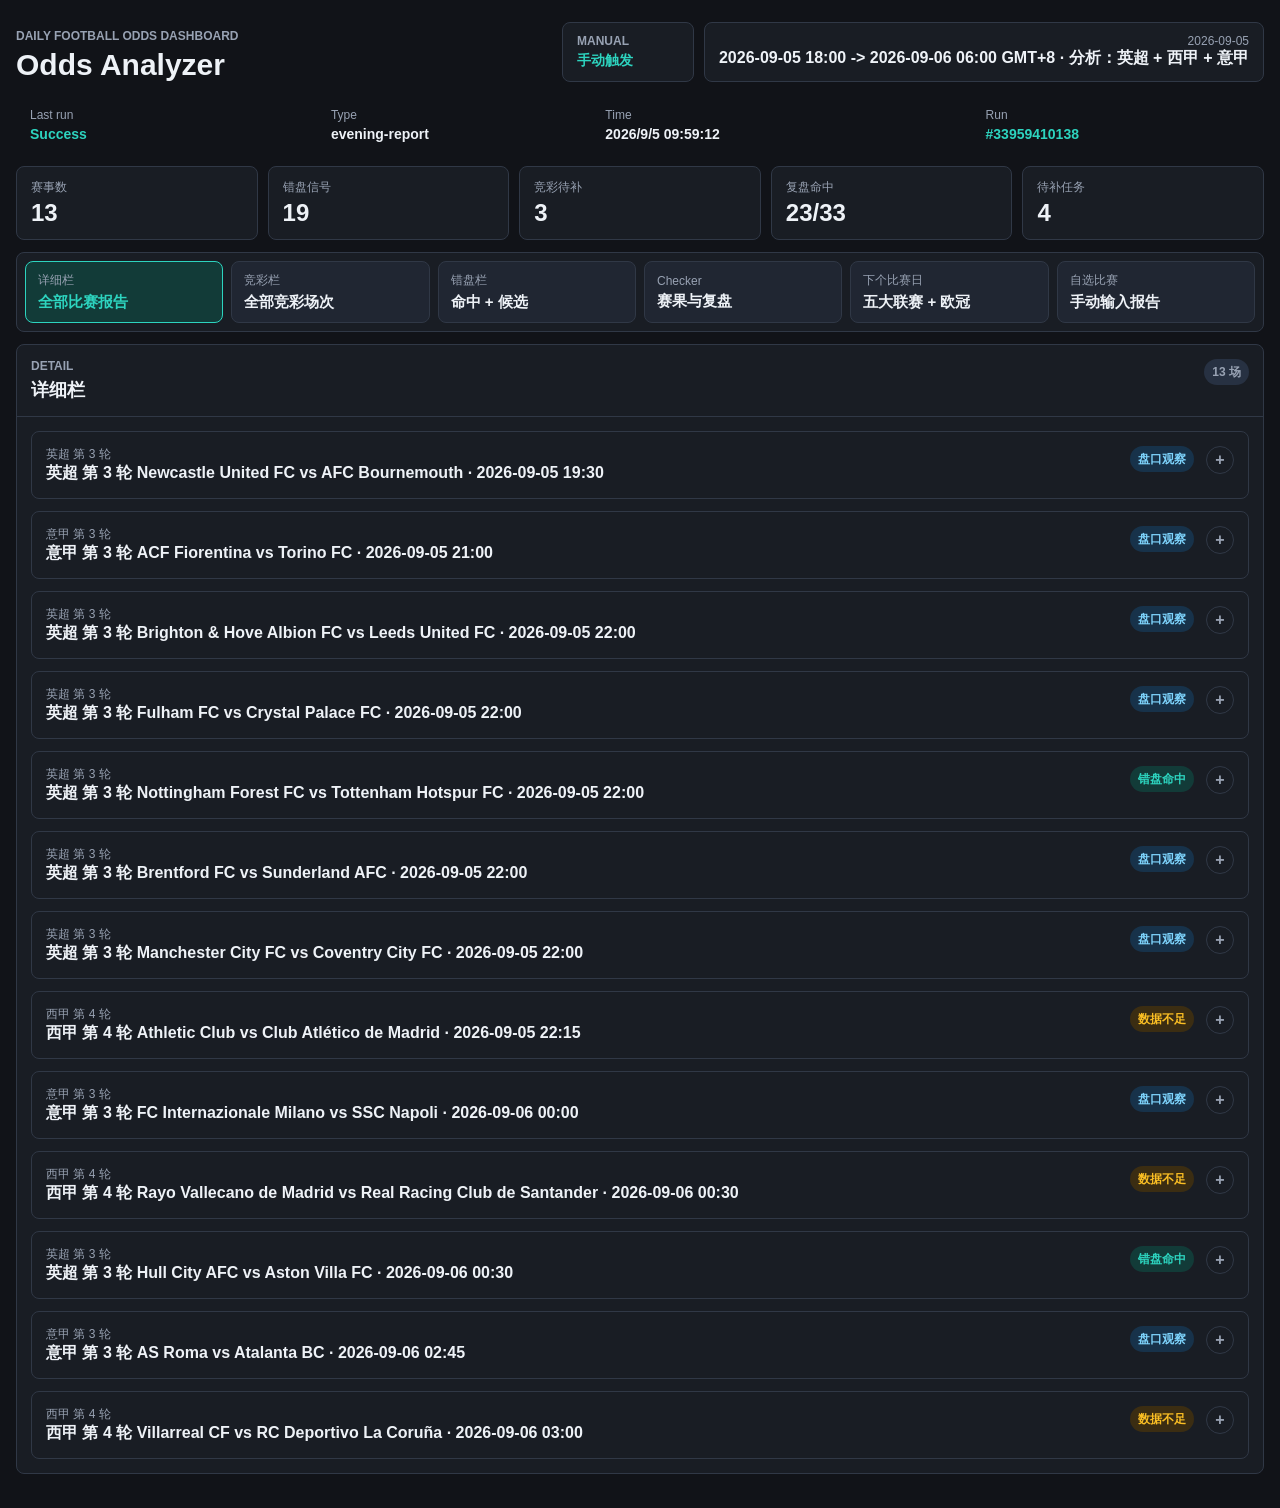
==== index.html @ c6295bf9 "Deploy dashboard from 33962616578" ====
<!doctype html>
<html lang="zh-CN">
  <head>
    <meta charset="utf-8" />
    <meta name="viewport" content="width=device-width, initial-scale=1" />
    <title>Odds Analyzer</title>
    <link rel="stylesheet" href="./styles.css" />
  </head>
  <body>
    <main class="shell">
      <header class="topbar">
        <div>
          <p class="eyebrow">Daily Football Odds Dashboard</p>
          <h1>Odds Analyzer</h1>
        </div>
        <div class="top-actions">
          <a class="manual-trigger" href="https://github.com/linyinzhou/odds-analyzer/actions/workflows/manual-report.yml" target="_blank" rel="noreferrer">
            <span>Manual</span>
            <strong>手动触发</strong>
          </a>
          <div class="slate">
            <span id="slateDate">--</span>
            <strong id="slateWindow">--</strong>
          </div>
        </div>
      </header>

      <section class="run-status" aria-label="最近运行状态">
        <div>
          <span>Last run</span>
          <strong id="runStatusLabel">读取中</strong>
        </div>
        <div>
          <span>Type</span>
          <strong id="runType">--</strong>
        </div>
        <div>
          <span>Time</span>
          <strong id="runUpdatedAt">--</strong>
        </div>
        <div>
          <span>Run</span>
          <a id="runLink" href="https://github.com/linyinzhou/odds-analyzer/actions" target="_blank" rel="noreferrer">Actions</a>
        </div>
      </section>

      <section class="summary-grid" aria-label="今日赛事概览">
        <article>
          <span>赛事数</span>
          <strong id="totalMatches">0</strong>
        </article>
        <article>
          <span>错盘信号</span>
          <strong id="mismatchMatches">0</strong>
        </article>
        <article>
          <span>竞彩待补</span>
          <strong id="pendingMatches">0</strong>
        </article>
        <article>
          <span>复盘命中</span>
          <strong id="checkerCount">0/0</strong>
        </article>
        <article>
          <span>待补任务</span>
          <strong id="fallbackCount">0</strong>
        </article>
      </section>

      <section class="view-shell">
        <nav class="view-nav" aria-label="栏目">
          <button class="view-button active" data-view="detail">
            <span>详细栏</span>
            <strong>全部比赛报告</strong>
          </button>
          <button class="view-button" data-view="lottery">
            <span>竞彩栏</span>
            <strong>全部竞彩场次</strong>
          </button>
          <button class="view-button" data-view="mismatch">
            <span>错盘栏</span>
            <strong>命中 + 候选</strong>
          </button>
          <button class="view-button" data-view="checker">
            <span>Checker</span>
            <strong>赛果与复盘</strong>
          </button>
          <button class="view-button" data-view="schedule">
            <span>下个比赛日</span>
            <strong>五大联赛 + 欧冠</strong>
          </button>
          <button class="view-button" data-view="adhoc">
            <span>自选比赛</span>
            <strong>手动输入报告</strong>
          </button>
        </nav>

        <section class="panel" aria-live="polite">
          <div class="panel-head">
            <div>
              <p id="viewEyebrow" class="eyebrow">Detail</p>
              <h2 id="viewTitle">详细栏</h2>
            </div>
            <span id="viewCounter" class="counter">0</span>
          </div>
          <div id="viewBody" class="panel-body"></div>
        </section>
      </section>
    </main>

    <script src="./app.js?v=20260829-1"></script>
  </body>
</html>
---- styles.css ----
:root {
  color-scheme: dark;
  --bg: #111318;
  --panel: #191d24;
  --panel-soft: #202632;
  --text: #eef2f7;
  --muted: #98a2b3;
  --line: #303846;
  --accent: #2dd4bf;
  --accent-weak: #123b38;
  --warn: #fbbf24;
  --warn-weak: #3b2d12;
  --danger: #fb7185;
  --danger-weak: #3f1c25;
  --watch: #7dd3fc;
  --watch-weak: #17324a;
}

* {
  box-sizing: border-box;
}

body {
  margin: 0;
  background: var(--bg);
  color: var(--text);
  font-family:
    Inter, "Segoe UI", "Microsoft YaHei", "PingFang SC", Arial, sans-serif;
}

button,
input,
select,
table {
  font: inherit;
}

button {
  color: inherit;
}

.shell {
  width: min(1380px, calc(100% - 32px));
  margin: 0 auto;
  padding: 22px 0 34px;
}

.topbar {
  display: flex;
  align-items: flex-end;
  justify-content: space-between;
  gap: 16px;
  margin-bottom: 14px;
}

.eyebrow {
  margin: 0 0 5px;
  color: var(--muted);
  font-size: 12px;
  font-weight: 700;
  letter-spacing: 0;
  text-transform: uppercase;
}

h1,
h2,
h3,
h4,
p {
  margin: 0;
  letter-spacing: 0;
}

h1 {
  font-size: 30px;
}

h2 {
  font-size: 18px;
}

h3 {
  font-size: 16px;
}

h4 {
  margin-bottom: 9px;
  font-size: 14px;
}

.slate,
.manual-trigger,
.summary-grid article,
.view-nav,
.panel,
.match-report,
.mismatch-row,
.checker-item {
  background: var(--panel);
  border: 1px solid var(--line);
  border-radius: 8px;
}


.top-actions {
  display: flex;
  align-items: stretch;
  gap: 10px;
}

.manual-trigger {
  min-width: 132px;
  padding: 11px 14px;
  color: inherit;
  text-align: left;
  text-decoration: none;
}

.manual-trigger span {
  display: block;
  color: var(--muted);
  font-size: 12px;
  font-weight: 700;
  letter-spacing: 0;
  text-transform: uppercase;
}

.manual-trigger strong {
  display: block;
  margin-top: 4px;
  color: var(--accent);
  font-size: 14px;
}

.manual-trigger:hover {
  border-color: var(--accent);
  background: var(--accent-weak);
}
.slate {
  min-width: 280px;
  padding: 11px 14px;
  text-align: right;
}

.slate span,
.summary-grid span,
.info-grid span,
.market-grid span,
.report-head span,
.mismatch-row span,
.checker-item span,
.checker-tools span,
.schedule-note span,
.schedule-competition span,
.fixture-row span {
  display: block;
  color: var(--muted);
  font-size: 12px;
}


.run-status {
  display: grid;
  grid-template-columns: 1.1fr 1fr 1.4fr 1fr;
  gap: 10px;
  margin-bottom: 12px;
  padding: 12px 14px;
}

.run-status span {
  display: block;
  color: var(--muted);
  font-size: 12px;
}

.run-status strong,
.run-status a {
  display: block;
  margin-top: 4px;
  color: var(--text);
  font-size: 14px;
  font-weight: 700;
  text-decoration: none;
}

.run-status a {
  color: var(--accent);
}

.run-state.success {
  color: var(--accent);
}

.run-state.failure,
.run-state.failed {
  color: var(--danger);
}

.run-state.in_progress,
.run-state.running {
  color: var(--watch);
}
.summary-grid {
  display: grid;
  grid-template-columns: repeat(5, minmax(0, 1fr));
  gap: 10px;
  margin-bottom: 12px;
}

.summary-grid article {
  padding: 12px 14px;
}

.summary-grid strong {
  display: block;
  margin-top: 3px;
  font-size: 24px;
}

.view-shell {
  display: grid;
  gap: 12px;
}

.view-nav {
  display: grid;
  grid-template-columns: repeat(6, minmax(0, 1fr));
  gap: 8px;
  padding: 8px;
}

.view-button {
  min-height: 62px;
  border: 1px solid var(--line);
  border-radius: 8px;
  background: var(--panel-soft);
  text-align: left;
  cursor: pointer;
  padding: 10px 12px;
}

.view-button span {
  display: block;
  color: var(--muted);
  font-size: 12px;
}

.view-button strong {
  display: block;
  margin-top: 4px;
  font-size: 15px;
}

.view-button:hover,
.view-button.active {
  border-color: var(--accent);
  background: var(--accent-weak);
}

.view-button.active strong {
  color: var(--accent);
}

.panel {
  min-width: 0;
}

.panel-head {
  display: flex;
  align-items: flex-start;
  justify-content: space-between;
  gap: 10px;
  min-height: 62px;
  padding: 14px;
  border-bottom: 1px solid var(--line);
}

.panel-body {
  padding: 14px;
}

.report-list,
.checker-list {
  display: grid;
  gap: 12px;
}

.match-report,
.mismatch-row,
.checker-item {
  padding: 14px;
}

.match-report {
  padding: 0;
}

.match-report[open] {
  border-color: #3f4a5c;
}

.match-report section + section,
.match-report .muted {
  margin-top: 14px;
}

.report-head,
.checker-item header,
.mismatch-row header {
  display: flex;
  align-items: flex-start;
  justify-content: space-between;
  gap: 12px;
  margin-bottom: 12px;
}

.report-head {
  min-height: 62px;
  margin-bottom: 0;
  padding: 14px;
  cursor: pointer;
  list-style: none;
}

.report-head::-webkit-details-marker {
  display: none;
}

.report-head::after {
  content: "+";
  flex: 0 0 auto;
  display: inline-flex;
  align-items: center;
  justify-content: center;
  width: 26px;
  height: 26px;
  border: 1px solid var(--line);
  border-radius: 999px;
  color: var(--muted);
  font-weight: 700;
}

.match-report[open] .report-head {
  border-bottom: 1px solid var(--line);
}

.match-report[open] .report-head::after {
  content: "-";
  color: var(--accent);
  border-color: var(--accent);
}

.report-head .tag {
  margin-left: auto;
}

.report-content {
  padding: 14px;
}

.info-grid,
.market-grid {
  display: grid;
  grid-template-columns: repeat(4, minmax(0, 1fr));
  gap: 8px;
}

.market-grid {
  grid-template-columns: repeat(4, minmax(0, 1fr));
}

.info-grid div,
.market-grid div,
.recommendation,
.checker-tools {
  border: 1px solid var(--line);
  border-radius: 8px;
  padding: 10px;
  background: var(--panel-soft);
}

.info-grid strong,
.market-grid strong {
  display: block;
  margin-top: 3px;
  font-size: 13px;
  line-height: 1.4;
}

.compare-table {
  width: 100%;
  border-collapse: collapse;
  table-layout: fixed;
}

.compare-table th,
.compare-table td {
  border: 1px solid var(--line);
  padding: 10px;
  text-align: left;
  vertical-align: top;
}

.compare-table th {
  background: var(--panel-soft);
  font-size: 13px;
}

.compare-table td {
  color: #d0d5dd;
  font-size: 13px;
  line-height: 1.55;
}

.market-read,
.recommendation p,
.mismatch-row p,
.checker-item p,
.muted {
  color: #d0d5dd;
  font-size: 13px;
  line-height: 1.55;
}

.market-read {
  margin-top: 9px;
}

.recommendation p + p {
  margin-top: 8px;
}

.mismatch-row + .mismatch-row {
  margin-top: 10px;
}

.mismatch-row .market-grid {
  margin-bottom: 10px;
}

.pick {
  display: block;
  margin-top: 8px;
  color: var(--accent);
  font-size: 14px;
}

.checker-tools {
  display: flex;
  align-items: center;
  justify-content: space-between;
  gap: 12px;
  margin-bottom: 12px;
}

.learning-panel {
  border: 1px solid var(--line);
  border-radius: 8px;
  background: var(--panel-soft);
  padding: 12px;
  margin-bottom: 12px;
}

.learning-panel > div:first-child {
  margin-bottom: 10px;
}

.learning-panel span {
  display: block;
  color: var(--muted);
  font-size: 12px;
}

.learning-grid {
  display: grid;
  grid-template-columns: repeat(4, minmax(0, 1fr));
  gap: 8px;
}

.learning-grid article {
  border: 1px solid var(--line);
  border-radius: 8px;
  padding: 10px;
  background: #111827;
}

.learning-grid strong,
.learning-grid em {
  display: block;
  margin-top: 4px;
}

.learning-grid em {
  color: var(--accent);
  font-size: 13px;
  font-style: normal;
}

.checker-result {
  display: grid;
  grid-template-columns: 160px 150px 1fr;
  gap: 8px;
  margin-top: 10px;
}

.checker-result label {
  display: grid;
  gap: 5px;
}

.checker-result input,
.checker-result select {
  width: 100%;
  min-height: 38px;
  border: 1px solid var(--line);
  border-radius: 8px;
  background: #111827;
  color: var(--text);
  padding: 7px 9px;
}

.pagination {
  display: flex;
  align-items: center;
  justify-content: center;
  gap: 10px;
  margin-top: 12px;
}

.pagination button {
  min-width: 78px;
  min-height: 34px;
  border: 1px solid var(--line);
  border-radius: 8px;
  background: var(--panel-soft);
  cursor: pointer;
}

.pagination button:disabled {
  cursor: not-allowed;
  opacity: 0.45;
}

.pagination span {
  color: var(--muted);
  font-size: 13px;
}

.tag,
.counter {
  display: inline-flex;
  align-items: center;
  justify-content: center;
  min-height: 26px;
  padding: 4px 8px;
  border-radius: 999px;
  background: #273142;
  color: var(--muted);
  font-size: 12px;
  font-style: normal;
  font-weight: 700;
  white-space: nowrap;
}

.tag.mismatch {
  background: var(--accent-weak);
  color: var(--accent);
}

.tag.pending {
  background: var(--warn-weak);
  color: var(--warn);
}

.tag.watch {
  background: var(--watch-weak);
  color: var(--watch);
}

.tag.no-value {
  background: var(--danger-weak);
  color: var(--danger);
}

.empty {
  color: var(--muted);
  font-size: 13px;
}

@media (max-width: 860px) {
  .topbar {
    display: block;
  }

  .top-actions {
    margin-top: 12px;
    display: grid;
    grid-template-columns: 1fr;
  }

  .slate {
    text-align: left;
  }

  .summary-grid,
  .view-nav,
  .info-grid,
  .market-grid,
  .learning-grid,
  .checker-result {
    grid-template-columns: 1fr;
  }
}

@media (max-width: 640px) {
  .shell {
    width: min(100% - 20px, 1380px);
    padding-top: 16px;
  }

  h1 {
    font-size: 24px;
  }

  .report-head,
  .checker-item header,
  .mismatch-row header,
  .checker-tools {
    display: block;
  }

  .tag,
  .counter {
    margin-top: 8px;
  }
}

.schedule-note,
.schedule-competition {
  border: 1px solid var(--line);
  border-radius: 8px;
  background: var(--panel);
  padding: 14px;
}

.schedule-note {
  margin-bottom: 12px;
}

.schedule-note p {
  margin-top: 6px;
  color: #d0d5dd;
  font-size: 13px;
  line-height: 1.55;
}

.schedule-list {
  display: grid;
  gap: 12px;
}

.schedule-competition header {
  display: flex;
  align-items: flex-start;
  justify-content: space-between;
  gap: 12px;
  margin-bottom: 10px;
}

.fixture-table {
  display: grid;
  gap: 8px;
}

.fixture-row {
  display: grid;
  grid-template-columns: 120px minmax(0, 1fr) 150px;
  align-items: center;
  gap: 10px;
  border: 1px solid var(--line);
  border-radius: 8px;
  background: var(--panel-soft);
  padding: 10px;
}

.fixture-row strong {
  overflow: hidden;
  text-overflow: ellipsis;
  white-space: nowrap;
}

.fixture-row em {
  color: var(--muted);
  font-size: 12px;
  font-style: normal;
  text-align: right;
}
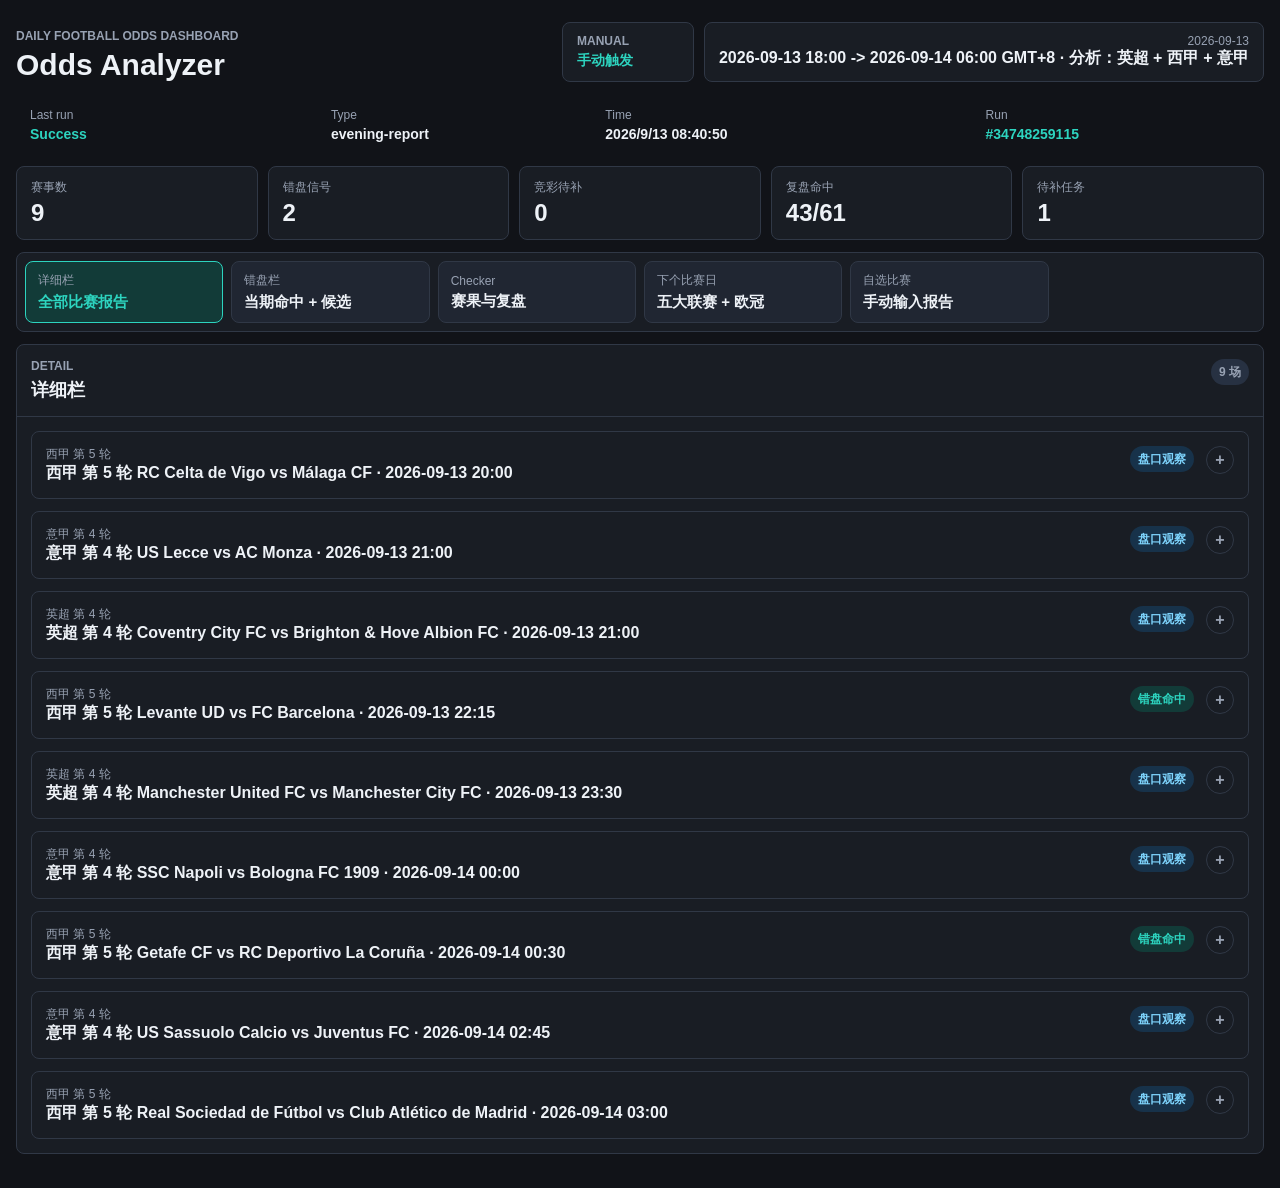
==== commit 4dd87b17: "Deploy dashboard from 34748735910" ====
--- a/index.html
+++ b/index.html
@@ -73,13 +73,9 @@
             <span>详细栏</span>
             <strong>全部比赛报告</strong>
           </button>
-          <button class="view-button" data-view="lottery">
-            <span>竞彩栏</span>
-            <strong>全部竞彩场次</strong>
-          </button>
           <button class="view-button" data-view="mismatch">
             <span>错盘栏</span>
-            <strong>命中 + 候选</strong>
+            <strong>当期命中 + 候选</strong>
           </button>
           <button class="view-button" data-view="checker">
             <span>Checker</span>
@@ -108,6 +104,7 @@
       </section>
     </main>
 
-    <script src="./app.js?v=20260829-1"></script>
+    <script src="./mismatch-parlays.js?v=20260913-mismatch-parlays-4"></script>
+    <script src="./app.js?v=20260913-mismatch-parlays-4"></script>
   </body>
 </html>
--- a/styles.css
+++ b/styles.css
@@ -477,6 +477,10 @@
   gap: 8px;
 }
 
+.frozen-evaluation .learning-grid {
+  grid-template-columns: repeat(auto-fit, minmax(210px, 1fr));
+}
+
 .learning-grid article {
   border: 1px solid var(--line);
   border-radius: 8px;
@@ -695,3 +699,11 @@
   font-style: normal;
   text-align: right;
 }
+
+.staking-plan { margin-top: 12px; padding: 12px; border: 1px solid var(--line); border-radius: 8px; }
+.staking-plan h4 { margin: 0 0 8px; }
+.staking-plan .table-wrap { overflow-x: auto; }
+.staking-plan table { width: 100%; border-collapse: collapse; }
+.staking-plan th, .staking-plan td { padding: 6px; text-align: left; border-bottom: 1px solid var(--line); }
+
+.parlay-table { max-height: 480px; overflow: auto; }
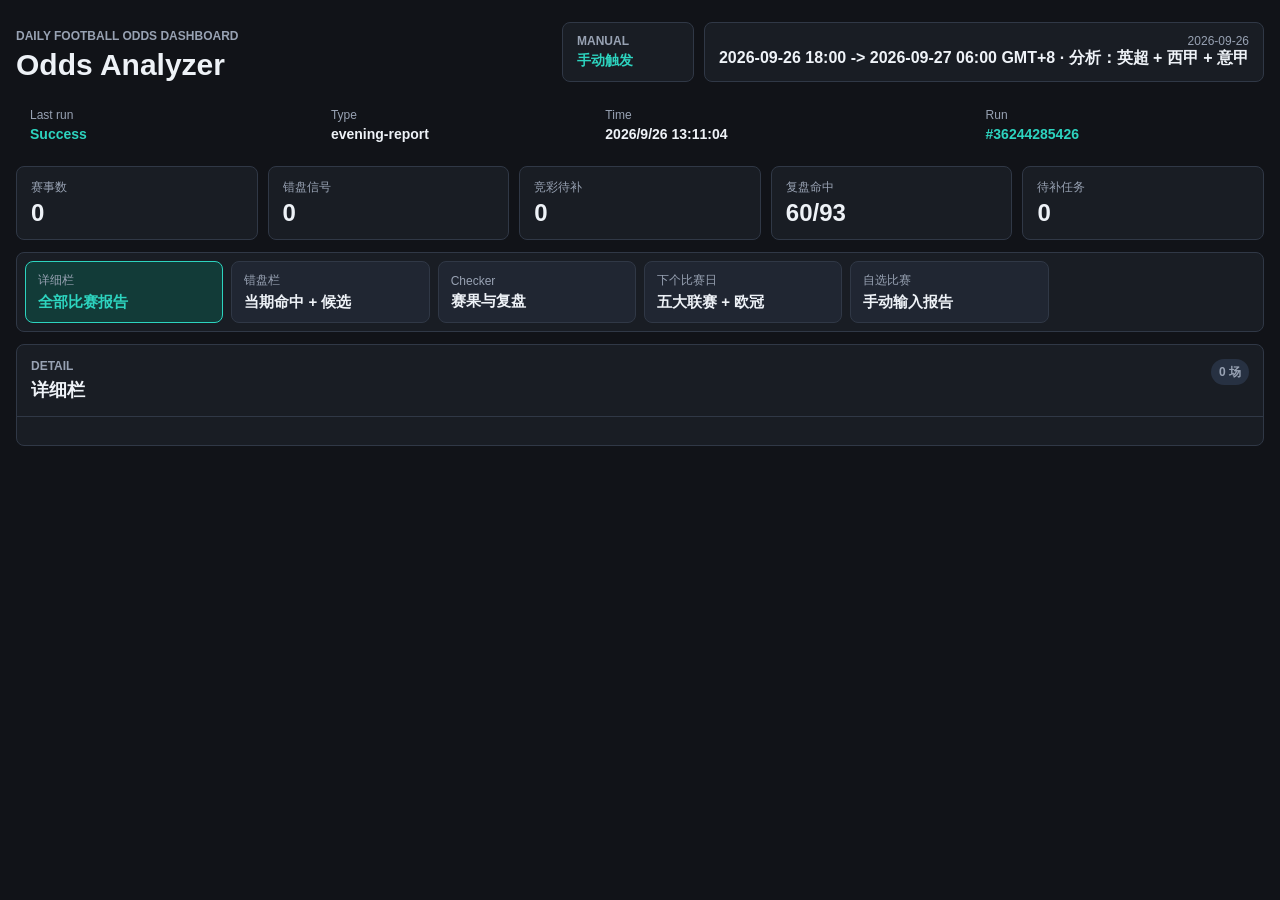
==== commit aa72e2a5: "Deploy dashboard from 36244285426" ====
--- a/index.html
+++ b/index.html
@@ -104,7 +104,7 @@
       </section>
     </main>
 
-    <script src="./mismatch-parlays.js?v=20260913-mismatch-parlays-4"></script>
-    <script src="./app.js?v=20260913-mismatch-parlays-4"></script>
+    <script src="./mismatch-parlays.js?v=20260920-parlay-order-1"></script>
+    <script src="./app.js?v=20260920-parlay-order-1"></script>
   </body>
 </html>
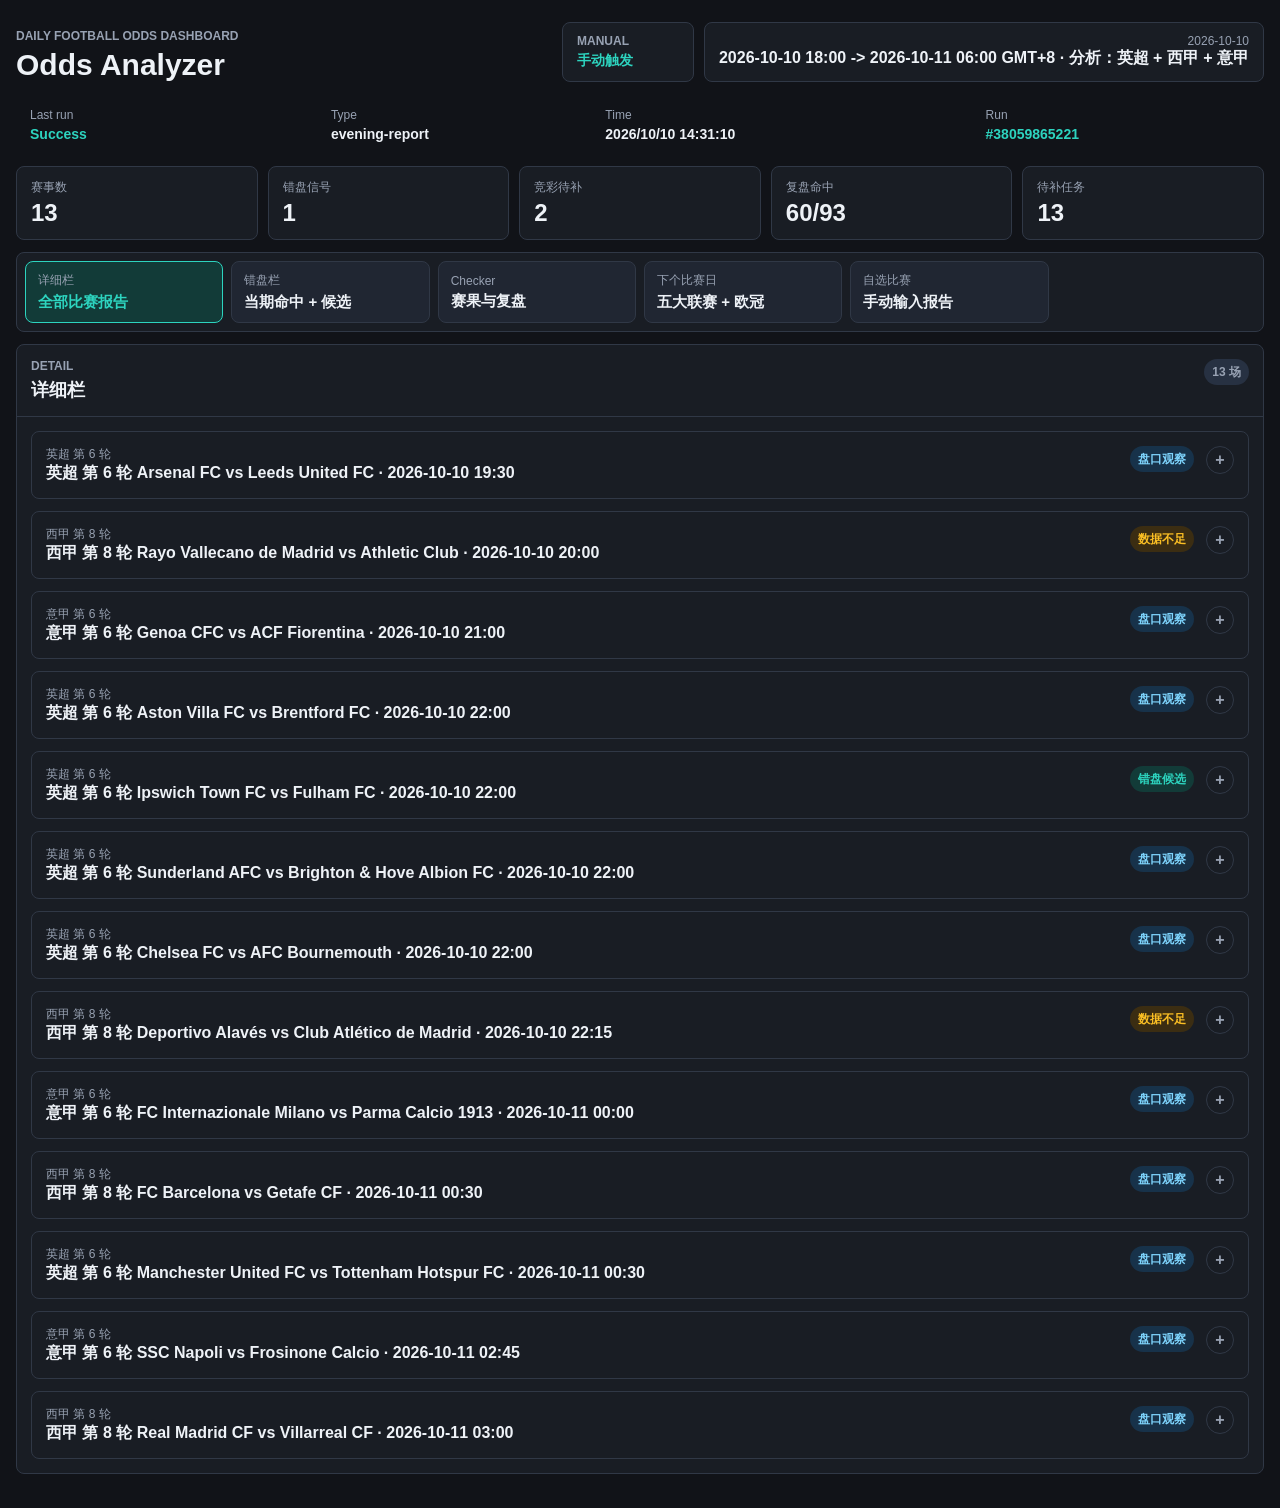
==== commit add9e09d: "Deploy dashboard from 38059865221" ====
--- a/index.html
+++ b/index.html
@@ -105,6 +105,7 @@
     </main>
 
     <script src="./mismatch-parlays.js?v=20260920-parlay-order-1"></script>
-    <script src="./app.js?v=20260920-parlay-order-1"></script>
+    <script src="./app.js?v=20261010-fundamentals-2"></script>
   </body>
 </html>
+
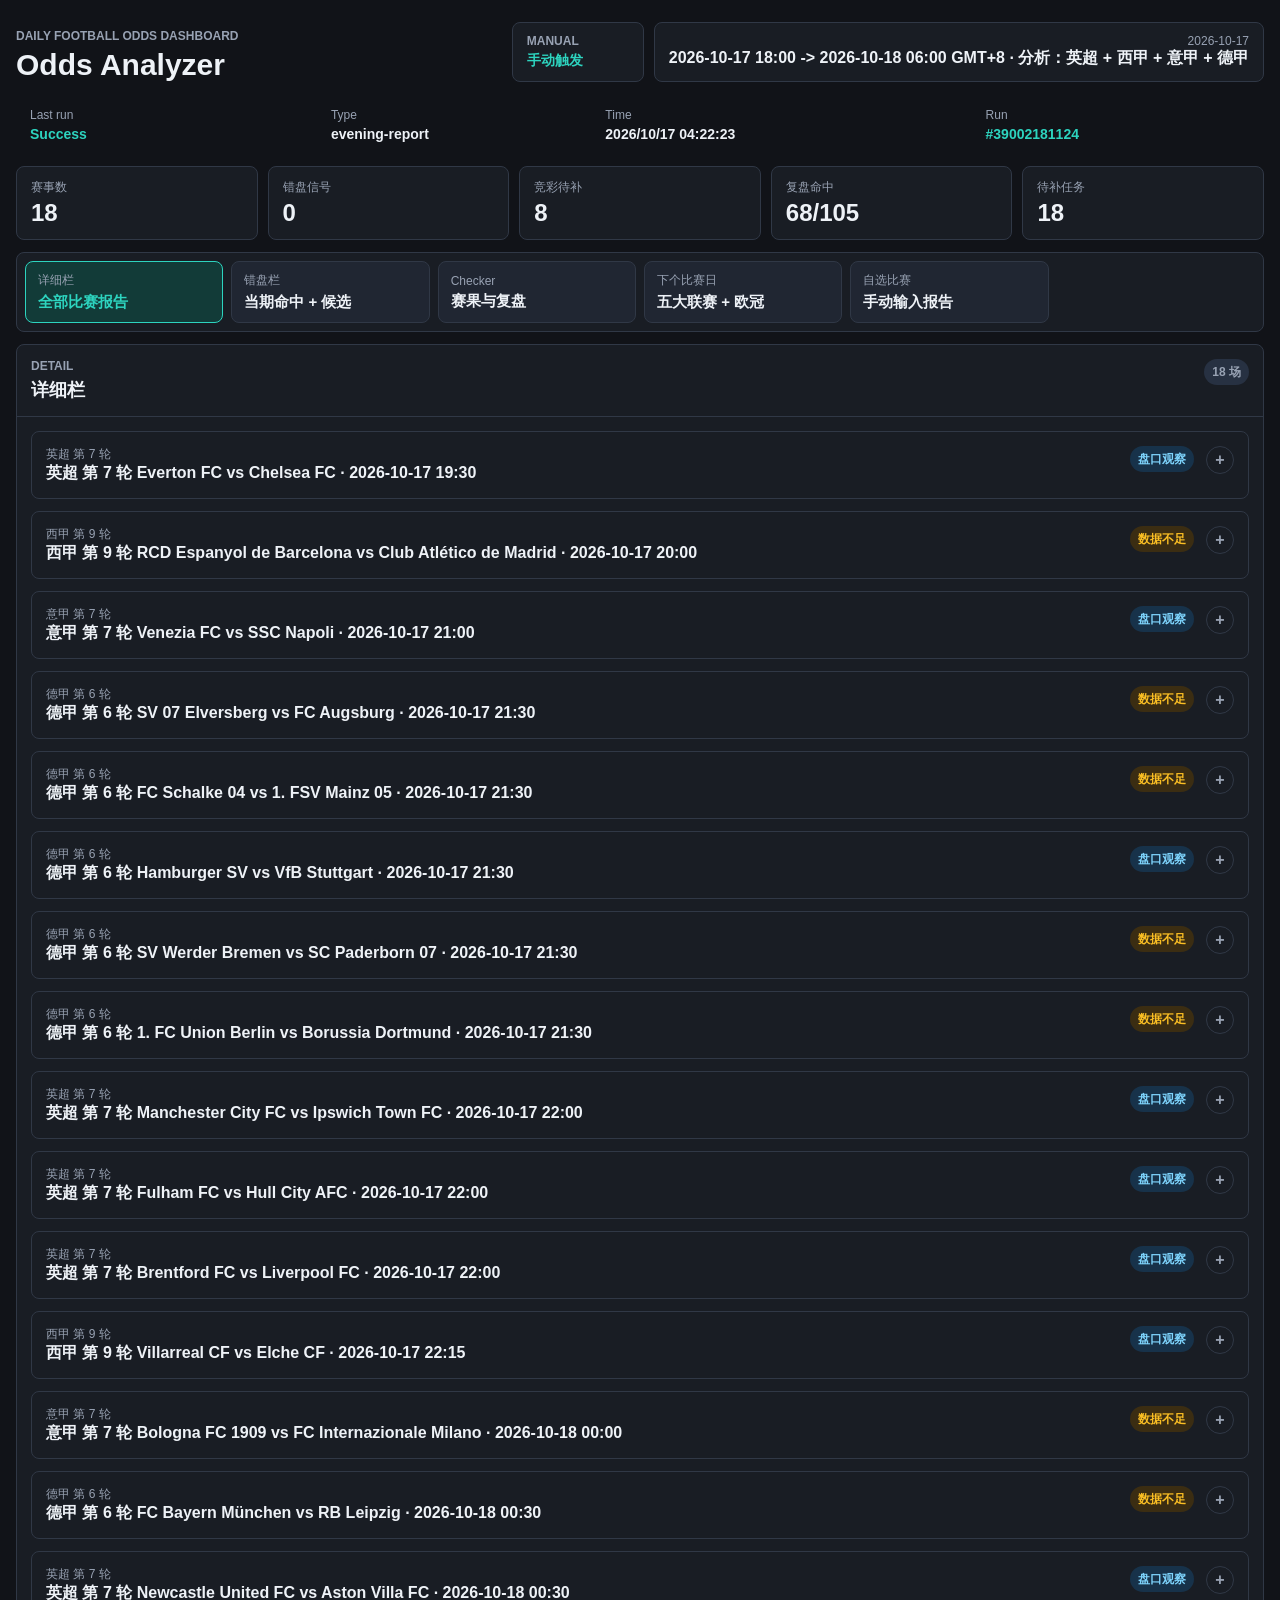
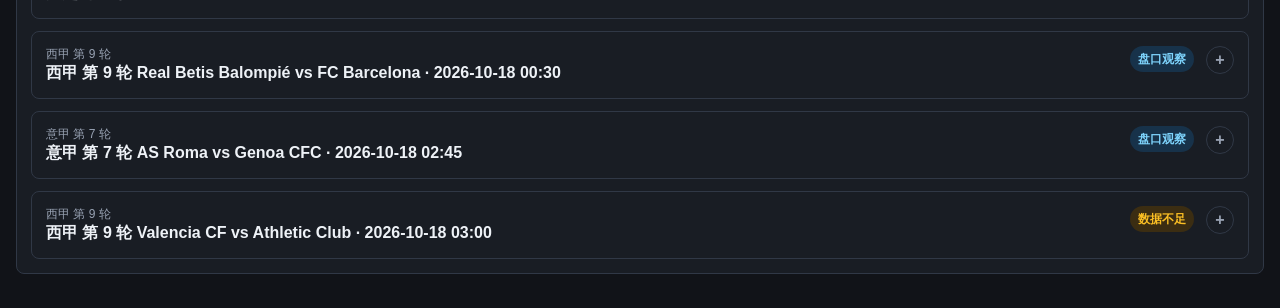
==== commit 90660e2c: "Deploy dashboard from 39002181124" ====
--- a/index.html
+++ b/index.html
@@ -105,7 +105,7 @@
     </main>
 
     <script src="./mismatch-parlays.js?v=20260920-parlay-order-1"></script>
-    <script src="./app.js?v=20261010-fundamentals-2"></script>
+    <script src="./app.js?v=20261013-season-model-1"></script>
   </body>
 </html>
 
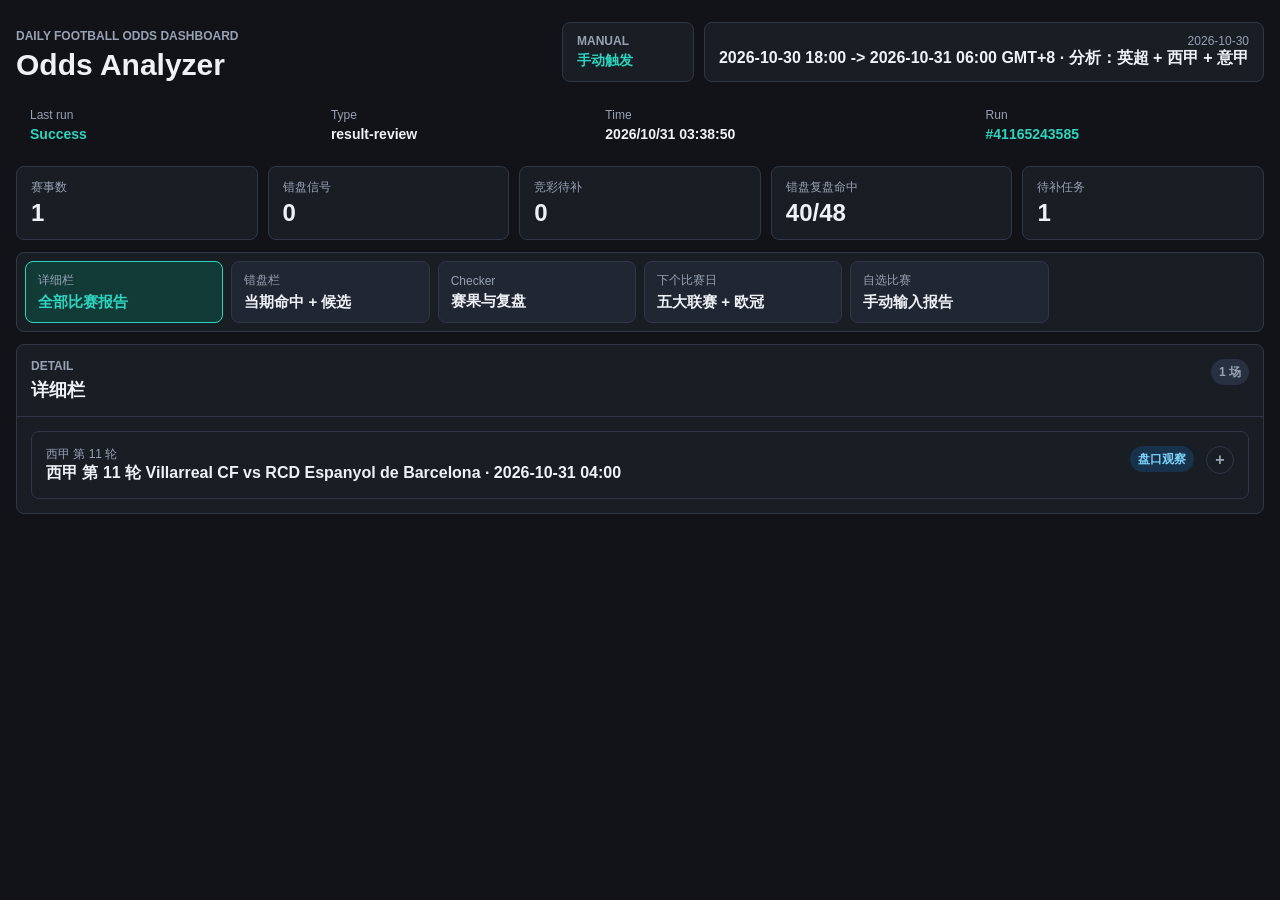
==== commit 870893f2: "Deploy dashboard from 41165243585" ====
--- a/index.html
+++ b/index.html
@@ -58,7 +58,7 @@
           <strong id="pendingMatches">0</strong>
         </article>
         <article>
-          <span>复盘命中</span>
+          <span>错盘复盘命中</span>
           <strong id="checkerCount">0/0</strong>
         </article>
         <article>
